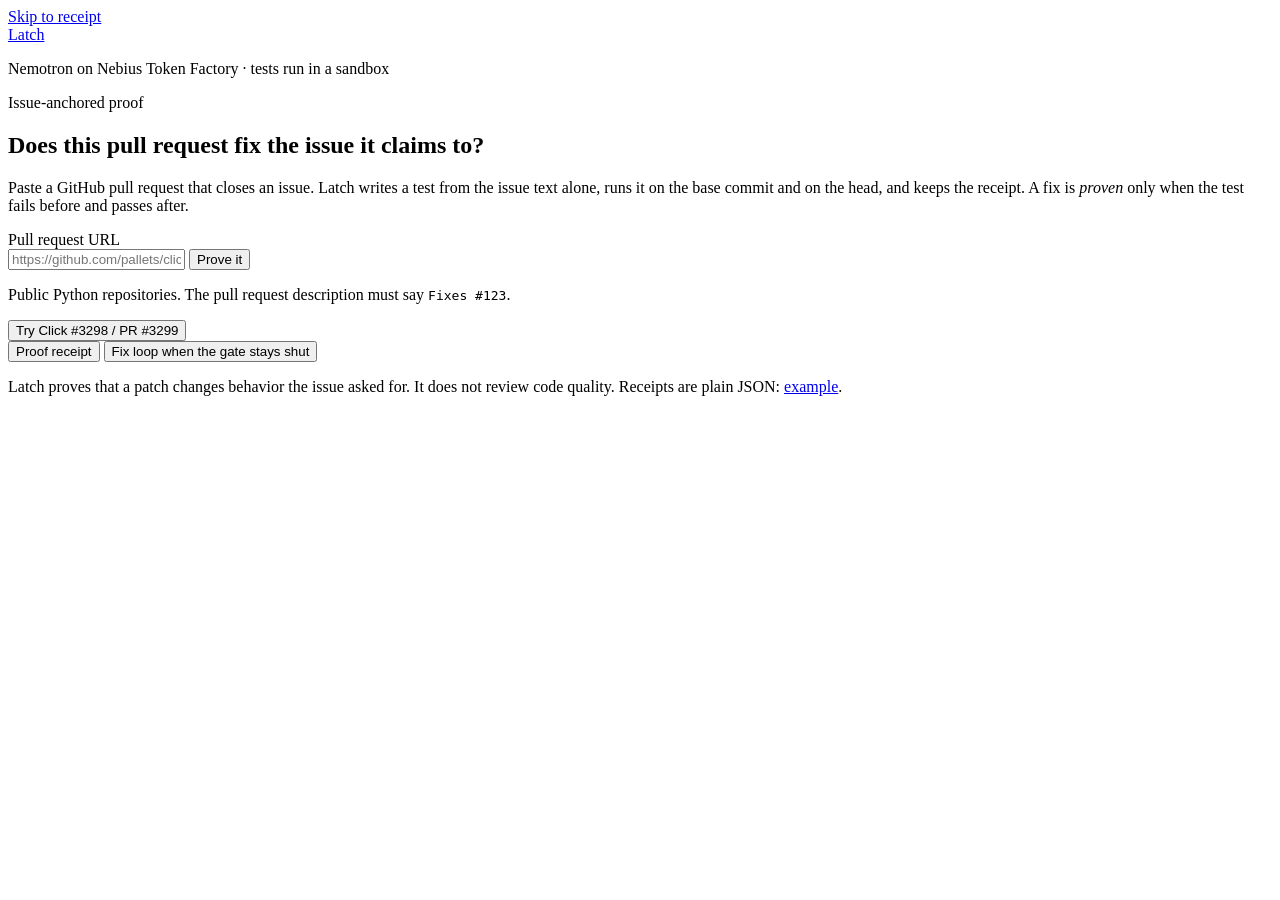
==== latch/web/static/index.html @ 4f1e87be "web: service, HTTP app, frontend and tests" ====
<!DOCTYPE html>
<html lang="en">
<head>
<meta charset="utf-8">
<meta name="viewport" content="width=device-width, initial-scale=1">
<title>Latch · issue-anchored proof for pull requests</title>
<meta name="description" content="Paste a GitHub pull request. Latch writes a test from the linked issue, shows it failing on the base commit and passing on the head, and gives you a receipt.">
<meta name="color-scheme" content="light">
<link rel="icon" href="data:,">
<link rel="preconnect" href="https://fonts.googleapis.com">
<link rel="preconnect" href="https://fonts.gstatic.com" crossorigin>
<link rel="stylesheet" href="https://fonts.googleapis.com/css2?family=Space+Grotesk:wght@500;600&family=Source+Sans+3:wght@400;600&family=JetBrains+Mono:wght@400;500&display=swap">
<link rel="stylesheet" href="/static/app.css">
</head>
<body>
<a class="skip" href="#receipt">Skip to receipt</a>
<header class="bar">
  <a class="mark" href="/" aria-label="Latch home">Latch</a>
  <p class="bar-note">Nemotron on Nebius Token Factory · tests run in a sandbox</p>
</header>

<main>
  <section class="intro" aria-labelledby="title">
    <p class="eyebrow">Issue-anchored proof</p>
    <h1 id="title">Does this pull request fix the issue it claims to?</h1>
    <p class="lede">Paste a GitHub pull request that closes an issue. Latch writes a test from the issue text alone, runs it on the base commit and on the head, and keeps the receipt. A fix is <em>proven</em> only when the test fails before and passes after.</p>

    <form id="form" class="form" novalidate>
      <label for="url" class="label">Pull request URL</label>
      <div class="row">
        <input id="url" name="url" type="url" inputmode="url" autocomplete="off" spellcheck="false" placeholder="https://github.com/pallets/click/pull/3299" aria-describedby="hint url-error">
        <button id="run" type="submit" class="btn primary">Prove it</button>
      </div>
      <p id="hint" class="hint">Public Python repositories. The pull request description must say <code>Fixes #123</code>.</p>
      <p id="url-error" class="field-error" role="alert" hidden></p>
      <div class="examples">
        <button type="button" id="example" class="btn ghost">Try Click #3298 / PR #3299</button>
        <span id="live-note" class="hint" hidden></span>
      </div>
    </form>
  </section>

  <div class="tabs" role="tablist" aria-label="Views">
    <button type="button" role="tab" id="tab-proof" class="tab" aria-selected="true" aria-controls="panel-proof">Proof receipt</button>
    <button type="button" role="tab" id="tab-loop" class="tab" aria-selected="false" aria-controls="panel-loop" tabindex="-1">Fix loop <span class="tab-sub">when the gate stays shut</span></button>
  </div>

  <div id="panel-proof" role="tabpanel" aria-labelledby="tab-proof">
  <section id="progress" class="progress" aria-labelledby="progress-title" hidden>
    <h2 id="progress-title" class="section-title">Running live</h2>
    <ol id="stepper" class="stepper"></ol>
    <p id="detail" class="detail" role="status" aria-live="polite"></p>
  </section>

  <div id="notice" class="notice" role="status" aria-live="polite" hidden></div>
  <div id="error" class="error-card" role="alert" hidden></div>

  <section id="receipt" class="receipt" aria-live="polite" tabindex="-1"></section>
  </div>

  <section id="panel-loop" class="loop" role="tabpanel" aria-labelledby="tab-loop" hidden>
    <h2 class="section-title">What happens when the gate stays shut</h2>
    <p class="lede">If the proof test still fails on an agent's fix, a Nemotron coding agent rewrites the code and the harness runs everything again. The model never decides: the gate opens only when the frozen proof test is green and the repository's own suite stays green.</p>
    <div class="loop-bar">
      <span id="loop-gate" class="gate-pill" data-state="idle">Gate: waiting</span>
      <span id="loop-tag" class="tag">Recorded run</span>
      <span class="spacer"></span>
      <button type="button" id="loop-replay" class="btn ghost small">Replay</button>
      <button type="button" id="loop-all" class="btn ghost small">Show all</button>
      <button type="button" id="loop-live" class="btn primary small" hidden>Run live</button>
    </div>
    <p id="loop-note" class="hint loop-note"></p>
    <div id="loop-error" class="error-card" role="alert" hidden></div>
    <ol id="loop-timeline" class="timeline" aria-live="polite"></ol>
  </section>
</main>

<footer class="foot">
  <p>Latch proves that a patch changes behavior the issue asked for. It does not review code quality. Receipts are plain JSON: <a href="/api/example">example</a>.</p>
</footer>

<script id="boot" type="application/json">__LATCH_BOOT__</script>
<script src="/static/app.js"></script>
<script src="/static/loop.js"></script>
</body>
</html>
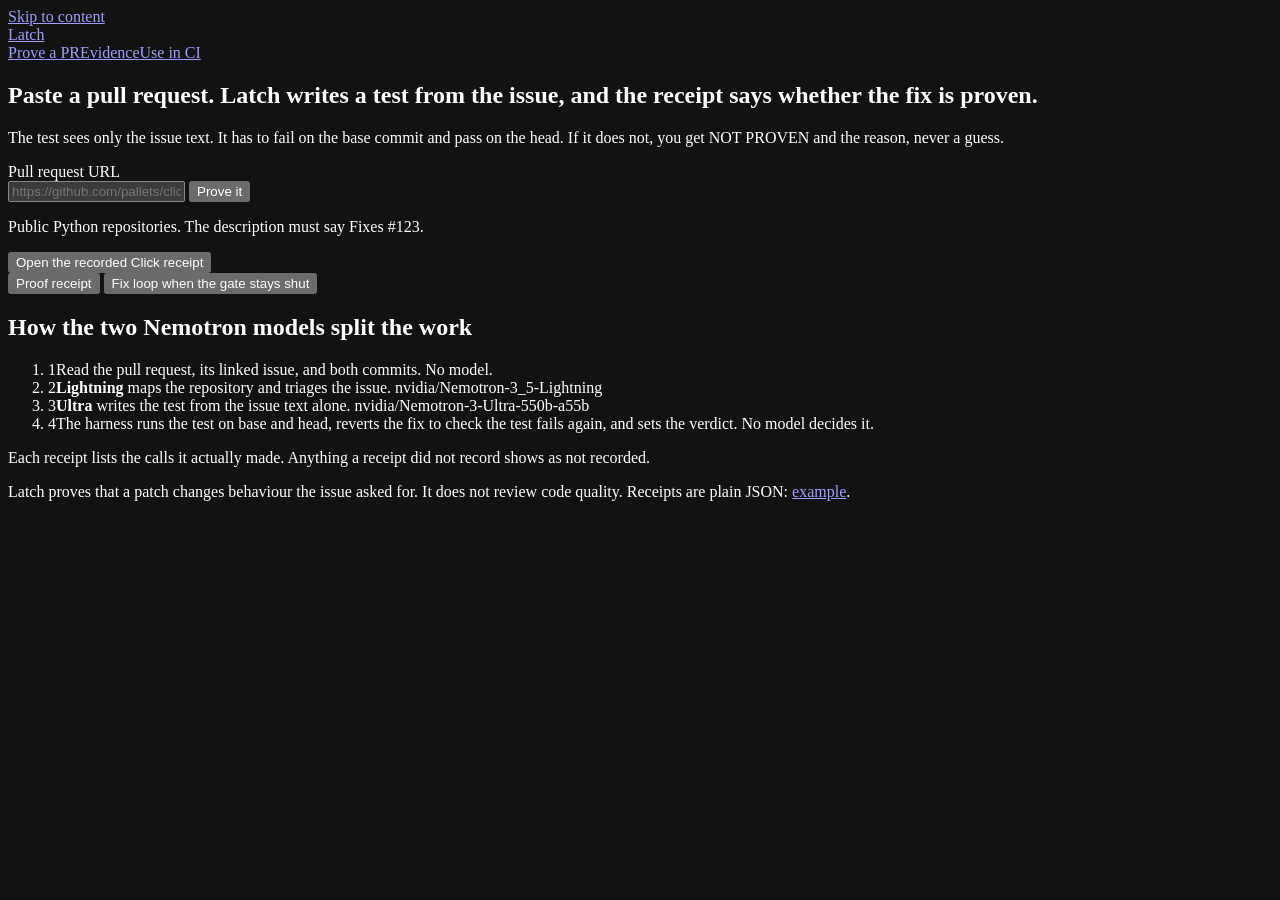
==== commit 38c0ee91: "web: evidence-ledger redesign (dark graphite tokens, verdict hero, side-by-side pair, step ledger, p" ====
--- a/latch/web/static/index.html
+++ b/latch/web/static/index.html
@@ -3,27 +3,30 @@
 <head>
 <meta charset="utf-8">
 <meta name="viewport" content="width=device-width, initial-scale=1">
-<title>Latch · issue-anchored proof for pull requests</title>
-<meta name="description" content="Paste a GitHub pull request. Latch writes a test from the linked issue, shows it failing on the base commit and passing on the head, and gives you a receipt.">
-<meta name="color-scheme" content="light">
+<title>Latch · did this pull request fix the issue?</title>
+<meta name="description" content="Paste a GitHub pull request. Latch writes a test from the linked issue, shows it failing on the base commit and passing on the head, and gives you a receipt you can link to.">
+<meta name="color-scheme" content="dark">
 <link rel="icon" href="data:,">
 <link rel="preconnect" href="https://fonts.googleapis.com">
 <link rel="preconnect" href="https://fonts.gstatic.com" crossorigin>
 <link rel="stylesheet" href="https://fonts.googleapis.com/css2?family=Space+Grotesk:wght@500;600&family=Source+Sans+3:wght@400;600&family=JetBrains+Mono:wght@400;500&display=swap">
+<link rel="stylesheet" href="/static/tokens.css">
 <link rel="stylesheet" href="/static/app.css">
+<link rel="stylesheet" href="/static/loop.css">
 </head>
 <body>
-<a class="skip" href="#receipt">Skip to receipt</a>
-<header class="bar">
-  <a class="mark" href="/" aria-label="Latch home">Latch</a>
-  <p class="bar-note">Nemotron on Nebius Token Factory · tests run in a sandbox</p>
-</header>
+<a class="skip" href="#main">Skip to content</a>
+<header class="bar"><div class="bar-in">
+  <a class="mark" href="/">Latch</a>
+  <nav class="nav" aria-label="Pages">
+    <a href="/" aria-current="page">Prove a PR</a><a href="/eval">Evidence</a><a href="/ship">Use in CI</a>
+  </nav>
+</div></header>
 
-<main>
+<main id="main" class="page">
   <section class="intro" aria-labelledby="title">
-    <p class="eyebrow">Issue-anchored proof</p>
-    <h1 id="title">Does this pull request fix the issue it claims to?</h1>
-    <p class="lede">Paste a GitHub pull request that closes an issue. Latch writes a test from the issue text alone, runs it on the base commit and on the head, and keeps the receipt. A fix is <em>proven</em> only when the test fails before and passes after.</p>
+    <h1 id="title">Paste a pull request. Latch writes a test from the issue, and the receipt says whether the fix is proven.</h1>
+    <p class="lede">The test sees only the issue text. It has to fail on the base commit and pass on the head. If it does not, you get NOT PROVEN and the reason, never a guess.</p>
 
     <form id="form" class="form" novalidate>
       <label for="url" class="label">Pull request URL</label>
@@ -31,13 +34,13 @@
         <input id="url" name="url" type="url" inputmode="url" autocomplete="off" spellcheck="false" placeholder="https://github.com/pallets/click/pull/3299" aria-describedby="hint url-error">
         <button id="run" type="submit" class="btn primary">Prove it</button>
       </div>
-      <p id="hint" class="hint">Public Python repositories. The pull request description must say <code>Fixes #123</code>.</p>
+      <p id="hint" class="hint">Public Python repositories. The description must say Fixes #123.</p>
       <p id="url-error" class="field-error" role="alert" hidden></p>
       <div class="examples">
-        <button type="button" id="example" class="btn ghost">Try Click #3298 / PR #3299</button>
-        <span id="live-note" class="hint" hidden></span>
+        <button type="button" id="example" class="btn ghost">Open the recorded Click receipt</button>
       </div>
     </form>
+    <p id="live-note" class="pause" role="status" hidden></p>
   </section>
 
   <div class="tabs" role="tablist" aria-label="Views">
@@ -45,20 +48,37 @@
     <button type="button" role="tab" id="tab-loop" class="tab" aria-selected="false" aria-controls="panel-loop" tabindex="-1">Fix loop <span class="tab-sub">when the gate stays shut</span></button>
   </div>
 
-  <div id="panel-proof" role="tabpanel" aria-labelledby="tab-proof">
-  <section id="progress" class="progress" aria-labelledby="progress-title" hidden>
-    <h2 id="progress-title" class="section-title">Running live</h2>
-    <ol id="stepper" class="stepper"></ol>
-    <p id="detail" class="detail" role="status" aria-live="polite"></p>
-  </section>
+  <div id="panel-proof" role="tabpanel" aria-labelledby="tab-proof" class="page-panel">
+    <section id="progress" class="section" aria-labelledby="progress-title" hidden>
+      <h2 id="progress-title" class="section-title">Running live</h2>
+      <ol id="stepper" class="steps"></ol>
+      <p id="detail" class="detail" role="status" aria-live="polite"></p>
+    </section>
 
-  <div id="notice" class="notice" role="status" aria-live="polite" hidden></div>
-  <div id="error" class="error-card" role="alert" hidden></div>
+    <div id="notice" class="notice" role="status" aria-live="polite" hidden></div>
+    <div id="error" class="error-card" role="alert" hidden></div>
 
-  <section id="receipt" class="receipt" aria-live="polite" tabindex="-1"></section>
+    <section id="receipt" class="receipt" aria-live="polite" tabindex="-1"></section>
+
+    <section id="recent" class="section" aria-labelledby="recent-title" hidden>
+      <h2 id="recent-title" class="section-title">Recent proofs</h2>
+      <p class="hint">Only receipts saved on this server. Nothing here is a sample.</p>
+      <ol id="recent-list" class="recent"></ol>
+    </section>
+
+    <section class="section" aria-labelledby="how-title">
+      <h2 id="how-title" class="section-title">How the two Nemotron models split the work</h2>
+      <ol class="how">
+        <li><span class="n">1</span><span>Read the pull request, its linked issue, and both commits. No model.</span></li>
+        <li><span class="n">2</span><span><b>Lightning</b> maps the repository and triages the issue. <span class="mono">nvidia/Nemotron-3_5-Lightning</span></span></li>
+        <li><span class="n">3</span><span><b>Ultra</b> writes the test from the issue text alone. <span class="mono">nvidia/Nemotron-3-Ultra-550b-a55b</span></span></li>
+        <li><span class="n">4</span><span>The harness runs the test on base and head, reverts the fix to check the test fails again, and sets the verdict. No model decides it.</span></li>
+      </ol>
+      <p class="hint">Each receipt lists the calls it actually made. Anything a receipt did not record shows as not recorded.</p>
+    </section>
   </div>
 
-  <section id="panel-loop" class="loop" role="tabpanel" aria-labelledby="tab-loop" hidden>
+  <section id="panel-loop" class="section" role="tabpanel" aria-labelledby="tab-loop" hidden>
     <h2 class="section-title">What happens when the gate stays shut</h2>
     <p class="lede">If the proof test still fails on an agent's fix, a Nemotron coding agent rewrites the code and the harness runs everything again. The model never decides: the gate opens only when the frozen proof test is green and the repository's own suite stays green.</p>
     <div class="loop-bar">
@@ -69,15 +89,15 @@
       <button type="button" id="loop-all" class="btn ghost small">Show all</button>
       <button type="button" id="loop-live" class="btn primary small" hidden>Run live</button>
     </div>
-    <p id="loop-note" class="hint loop-note"></p>
+    <p id="loop-note" class="hint"></p>
     <div id="loop-error" class="error-card" role="alert" hidden></div>
     <ol id="loop-timeline" class="timeline" aria-live="polite"></ol>
   </section>
 </main>
 
-<footer class="foot">
-  <p>Latch proves that a patch changes behavior the issue asked for. It does not review code quality. Receipts are plain JSON: <a href="/api/example">example</a>.</p>
-</footer>
+<footer class="foot"><div class="foot-in">
+  <p>Latch proves that a patch changes behaviour the issue asked for. It does not review code quality. Receipts are plain JSON: <a href="/api/example">example</a>.</p>
+</div></footer>
 
 <script id="boot" type="application/json">__LATCH_BOOT__</script>
 <script src="/static/app.js"></script>
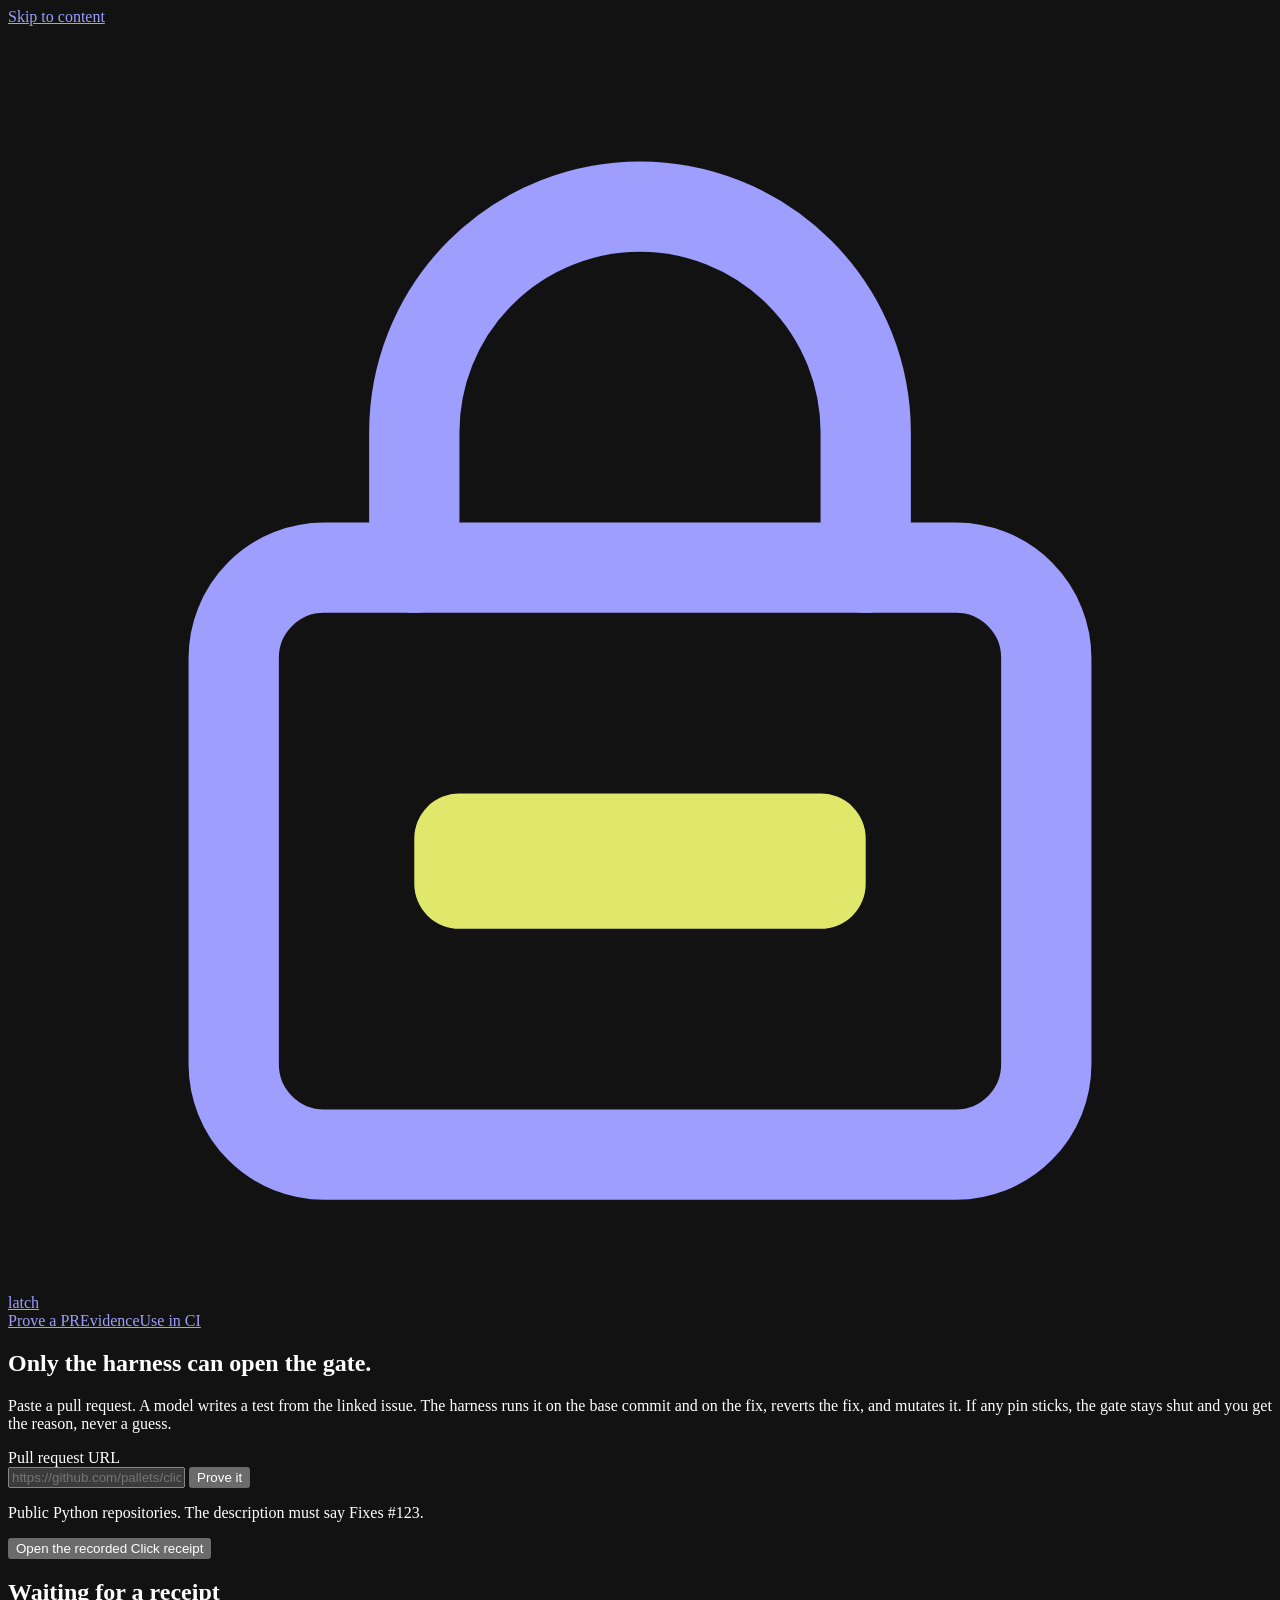
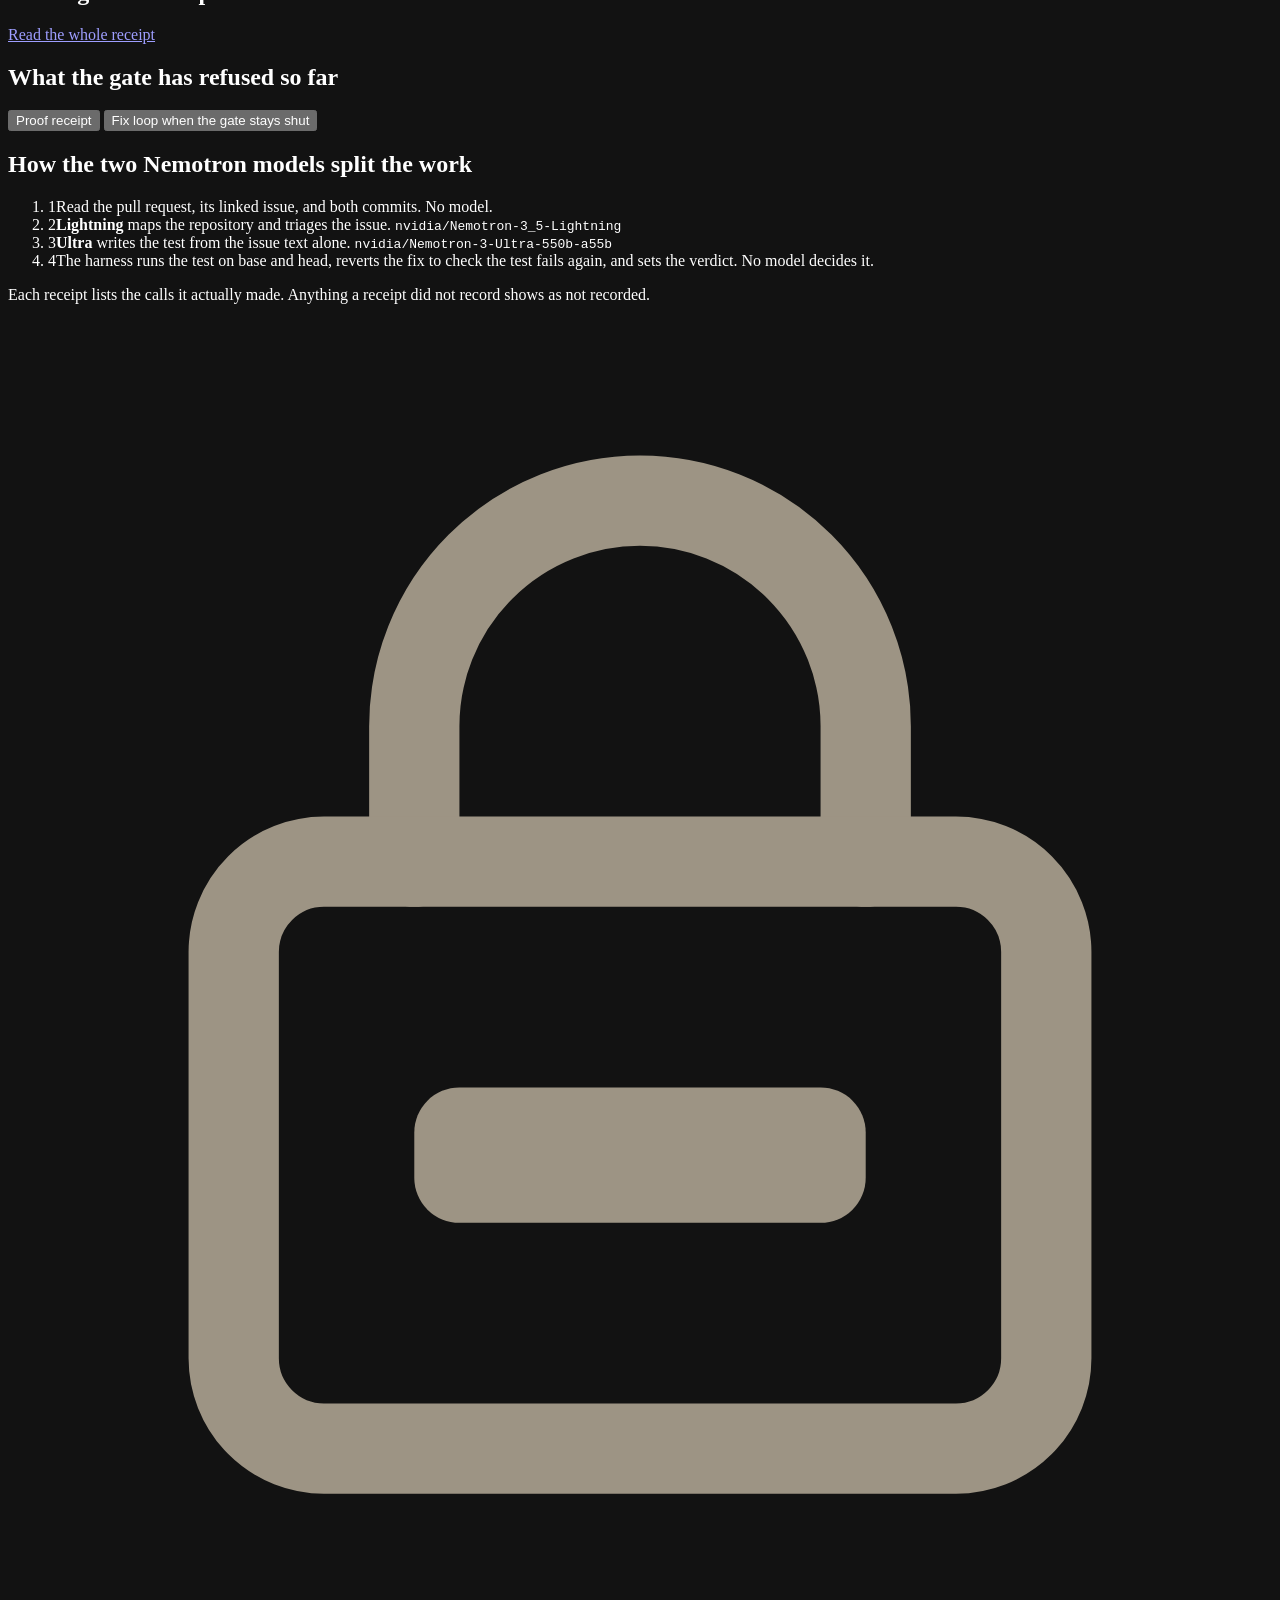
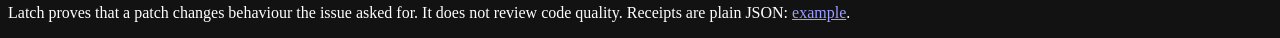
==== commit 729cd313: "Web redesign on a Warp-derived system: warm charcoal, citron accent, Mona Sans + Azeret Mono self-ho" ====
--- a/latch/web/static/index.html
+++ b/latch/web/static/index.html
@@ -7,9 +7,8 @@
 <meta name="description" content="Paste a GitHub pull request. Latch writes a test from the linked issue, shows it failing on the base commit and passing on the head, and gives you a receipt you can link to.">
 <meta name="color-scheme" content="dark">
 <link rel="icon" href="data:,">
-<link rel="preconnect" href="https://fonts.googleapis.com">
-<link rel="preconnect" href="https://fonts.gstatic.com" crossorigin>
-<link rel="stylesheet" href="https://fonts.googleapis.com/css2?family=Space+Grotesk:wght@500;600&family=Source+Sans+3:wght@400;600&family=JetBrains+Mono:wght@400;500&display=swap">
+<link rel="preload" href="/static/fonts/mona-sans-latin.woff2" as="font" type="font/woff2" crossorigin>
+<link rel="preload" href="/static/fonts/azeret-mono-latin.woff2" as="font" type="font/woff2" crossorigin>
 <link rel="stylesheet" href="/static/tokens.css">
 <link rel="stylesheet" href="/static/app.css">
 <link rel="stylesheet" href="/static/loop.css">
@@ -17,30 +16,43 @@
 <body>
 <a class="skip" href="#main">Skip to content</a>
 <header class="bar"><div class="bar-in">
-  <a class="mark" href="/">Latch</a>
+  <a class="mark" href="/"><svg viewBox="0 0 28 28" fill="none" aria-hidden="true"><path d="M9 12V9a5 5 0 0 1 10 0v3" stroke="currentColor" stroke-width="2" stroke-linecap="round"/><rect x="5" y="12" width="18" height="13" rx="2" stroke="currentColor" stroke-width="2"/><rect x="9" y="17" width="10" height="3" rx="1" fill="#dfe86a"/></svg>latch</a>
   <nav class="nav" aria-label="Pages">
     <a href="/" aria-current="page">Prove a PR</a><a href="/eval">Evidence</a><a href="/ship">Use in CI</a>
   </nav>
 </div></header>
 
 <main id="main" class="page">
-  <section class="intro" aria-labelledby="title">
-    <h1 id="title">Paste a pull request. Latch writes a test from the issue, and the receipt says whether the fix is proven.</h1>
-    <p class="lede">The test sees only the issue text. It has to fail on the base commit and pass on the head. If it does not, you get NOT PROVEN and the reason, never a guess.</p>
+  <section class="hero" aria-labelledby="title">
+    <h1 id="title">Only the harness can open the gate.</h1>
+    <div class="hero-copy">
+      <p class="lede">Paste a pull request. A model writes a test from the linked issue. The harness runs it on the base commit and on the fix, reverts the fix, and mutates it. If any pin sticks, the gate stays shut and you get the reason, never a guess.</p>
+      <form id="form" class="form" novalidate>
+        <label for="url" class="label">Pull request URL</label>
+        <div class="row">
+          <input id="url" name="url" type="url" inputmode="url" autocomplete="off" spellcheck="false" placeholder="https://github.com/pallets/click/pull/3299" aria-describedby="hint url-error">
+          <button id="run" type="submit" class="btn primary">Prove it</button>
+        </div>
+        <p id="hint" class="hint">Public Python repositories. The description must say Fixes #123.</p>
+        <p id="url-error" class="field-error" role="alert" hidden></p>
+        <div class="examples">
+          <button type="button" id="example" class="btn ghost">Open the recorded Click receipt</button>
+        </div>
+      </form>
+      <p id="live-note" class="pause" role="status" hidden></p>
+    </div>
+    <aside class="hero-gate" data-ui aria-labelledby="hero-gate-title">
+      <div class="hero-gate-head">
+        <h2 id="hero-gate-title" class="num">Waiting for a receipt</h2>
+        <span id="hero-source" class="tag" hidden></span>
+      </div>
+      <div id="hero-gate"></div>
+      <p class="hero-gate-foot"><span id="hero-verdict"></span><a href="#receipt">Read the whole receipt</a></p>
+    </aside>
+  </section>
 
-    <form id="form" class="form" novalidate>
-      <label for="url" class="label">Pull request URL</label>
-      <div class="row">
-        <input id="url" name="url" type="url" inputmode="url" autocomplete="off" spellcheck="false" placeholder="https://github.com/pallets/click/pull/3299" aria-describedby="hint url-error">
-        <button id="run" type="submit" class="btn primary">Prove it</button>
-      </div>
-      <p id="hint" class="hint">Public Python repositories. The description must say Fixes #123.</p>
-      <p id="url-error" class="field-error" role="alert" hidden></p>
-      <div class="examples">
-        <button type="button" id="example" class="btn ghost">Open the recorded Click receipt</button>
-      </div>
-    </form>
-    <p id="live-note" class="pause" role="status" hidden></p>
+  <section id="score" class="score" aria-labelledby="score-title">
+    <h2 id="score-title" class="section-title">What the gate has refused so far</h2>
   </section>
 
   <div class="tabs" role="tablist" aria-label="Views">
@@ -70,8 +82,8 @@
       <h2 id="how-title" class="section-title">How the two Nemotron models split the work</h2>
       <ol class="how">
         <li><span class="n">1</span><span>Read the pull request, its linked issue, and both commits. No model.</span></li>
-        <li><span class="n">2</span><span><b>Lightning</b> maps the repository and triages the issue. <span class="mono">nvidia/Nemotron-3_5-Lightning</span></span></li>
-        <li><span class="n">3</span><span><b>Ultra</b> writes the test from the issue text alone. <span class="mono">nvidia/Nemotron-3-Ultra-550b-a55b</span></span></li>
+        <li><span class="n">2</span><span><b>Lightning</b> maps the repository and triages the issue. <code>nvidia/Nemotron-3_5-Lightning</code></span></li>
+        <li><span class="n">3</span><span><b>Ultra</b> writes the test from the issue text alone. <code>nvidia/Nemotron-3-Ultra-550b-a55b</code></span></li>
         <li><span class="n">4</span><span>The harness runs the test on base and head, reverts the fix to check the test fails again, and sets the verdict. No model decides it.</span></li>
       </ol>
       <p class="hint">Each receipt lists the calls it actually made. Anything a receipt did not record shows as not recorded.</p>
@@ -96,10 +108,13 @@
 </main>
 
 <footer class="foot"><div class="foot-in">
+  <svg class="foot-mark" viewBox="0 0 28 28" fill="none" aria-hidden="true"><path d="M9 12V9a5 5 0 0 1 10 0v3" stroke="#9d9484" stroke-width="2" stroke-linecap="round"/><rect x="5" y="12" width="18" height="13" rx="2" stroke="#9d9484" stroke-width="2"/><rect x="9" y="17" width="10" height="3" rx="1" fill="#9d9484"/></svg>
   <p>Latch proves that a patch changes behaviour the issue asked for. It does not review code quality. Receipts are plain JSON: <a href="/api/example">example</a>.</p>
 </div></footer>
 
 <script id="boot" type="application/json">__LATCH_BOOT__</script>
+<script src="/static/verdict.js"></script>
+<script src="/static/gate.js"></script>
 <script src="/static/app.js"></script>
 <script src="/static/loop.js"></script>
 </body>
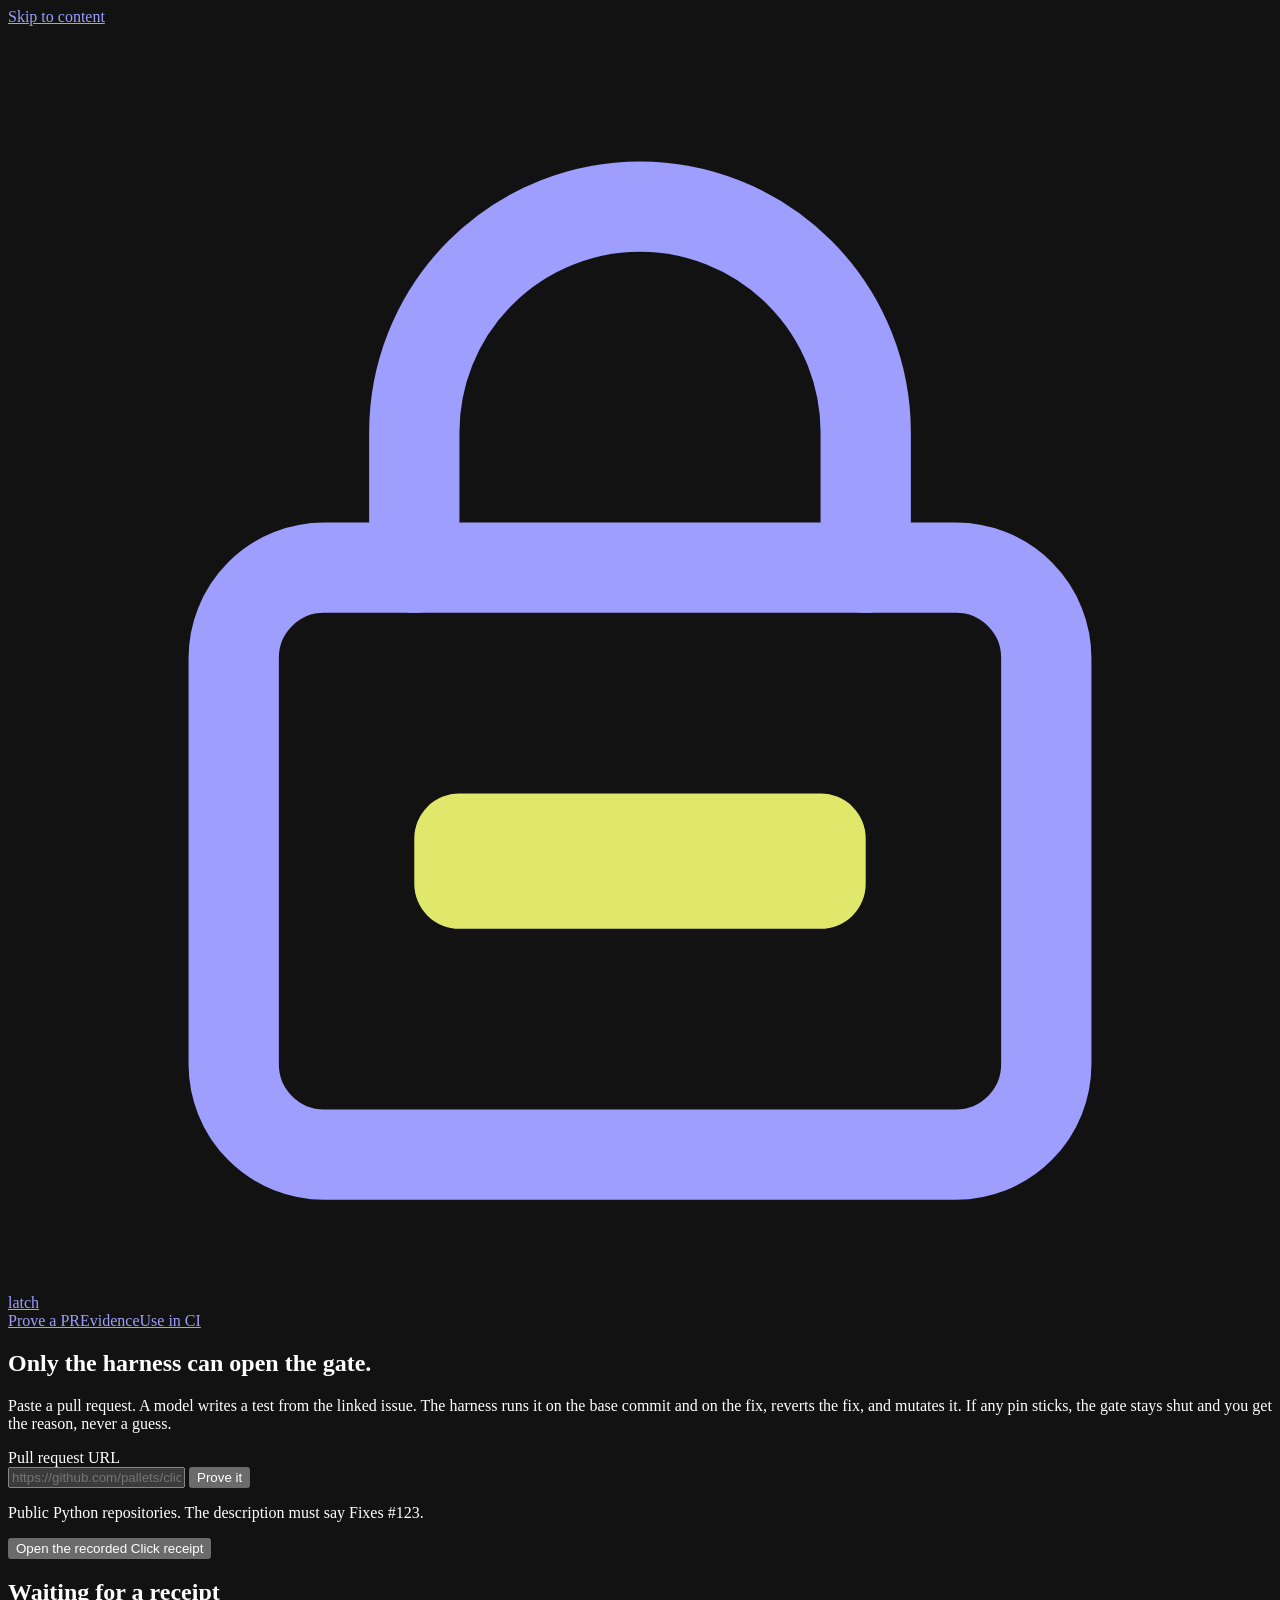
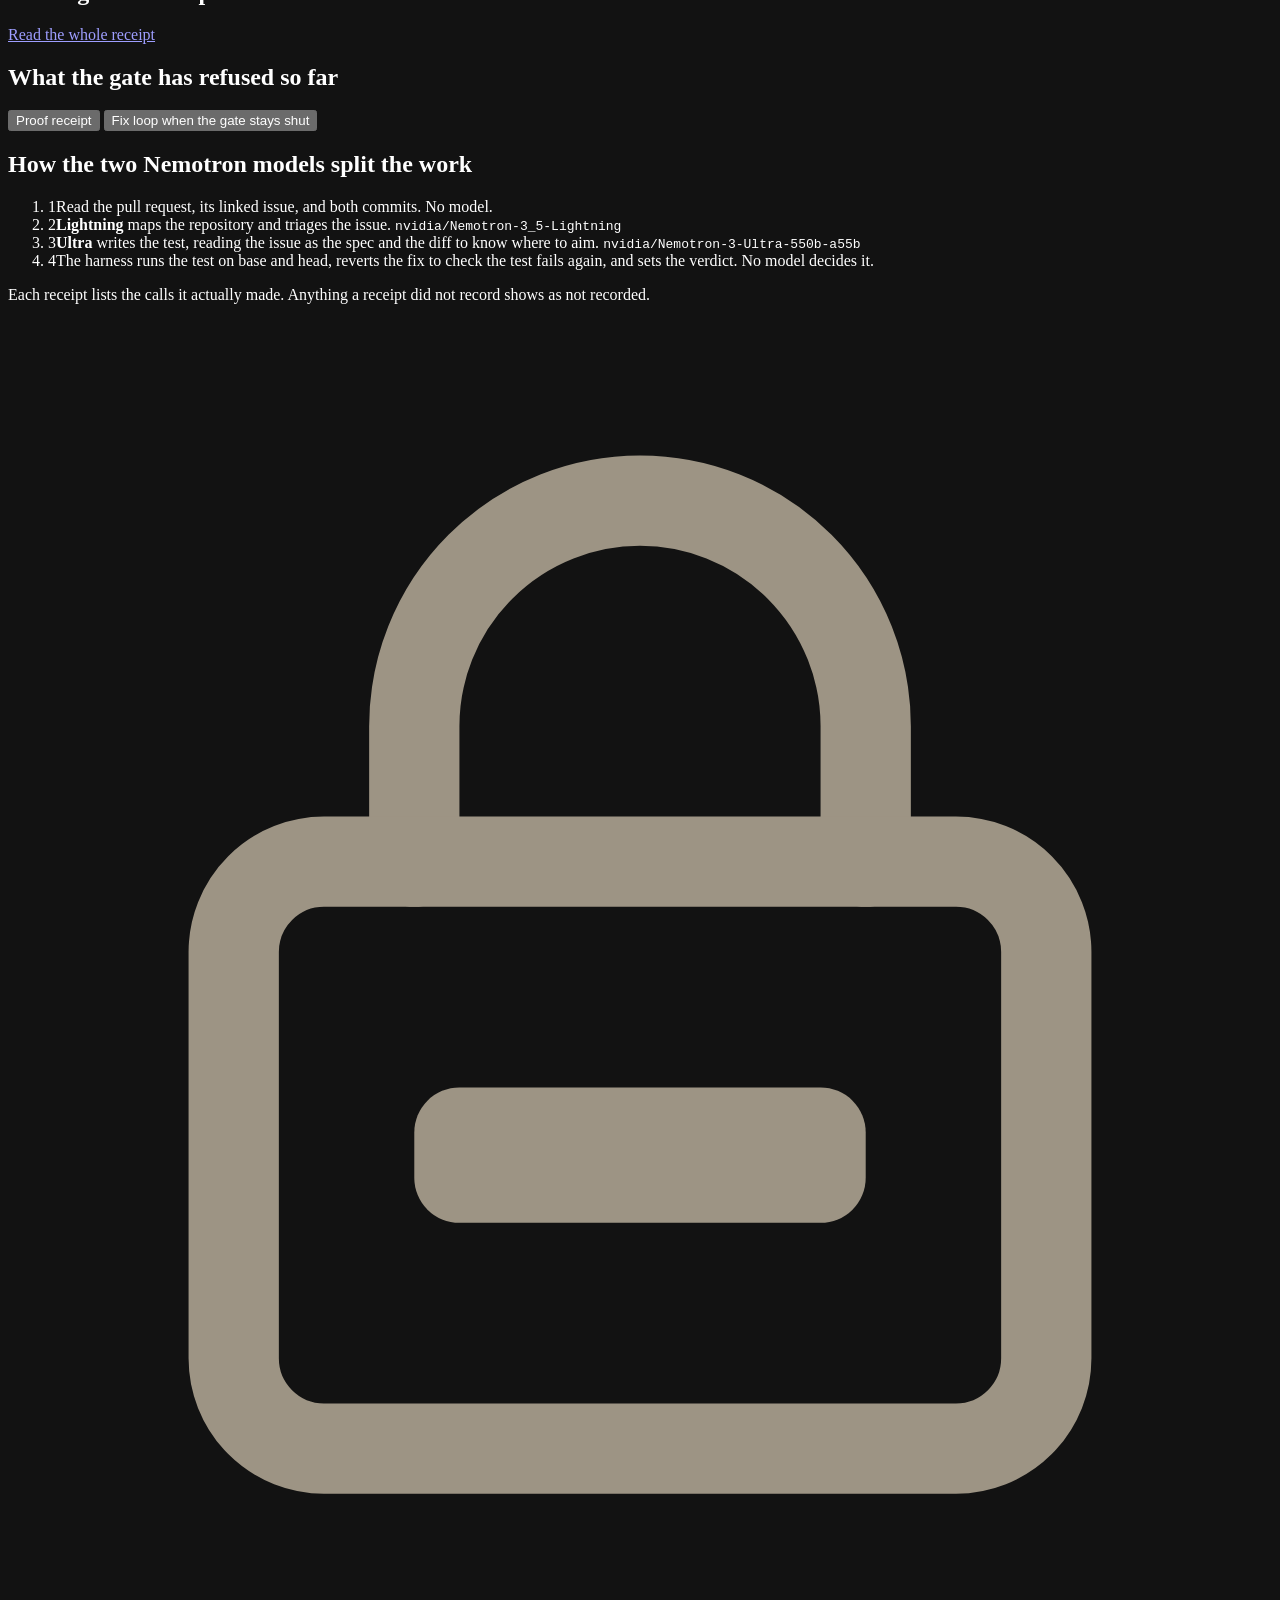
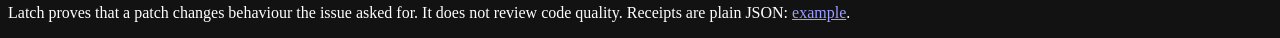
==== commit 80b25db4: "Hosted copy states Ultra reads issue and diff; A/B dataset label skips empty parts; untrack internal" ====
--- a/latch/web/static/index.html
+++ b/latch/web/static/index.html
@@ -83,7 +83,7 @@
       <ol class="how">
         <li><span class="n">1</span><span>Read the pull request, its linked issue, and both commits. No model.</span></li>
         <li><span class="n">2</span><span><b>Lightning</b> maps the repository and triages the issue. <code>nvidia/Nemotron-3_5-Lightning</code></span></li>
-        <li><span class="n">3</span><span><b>Ultra</b> writes the test from the issue text alone. <code>nvidia/Nemotron-3-Ultra-550b-a55b</code></span></li>
+        <li><span class="n">3</span><span><b>Ultra</b> writes the test, reading the issue as the spec and the diff to know where to aim. <code>nvidia/Nemotron-3-Ultra-550b-a55b</code></span></li>
         <li><span class="n">4</span><span>The harness runs the test on base and head, reverts the fix to check the test fails again, and sets the verdict. No model decides it.</span></li>
       </ol>
       <p class="hint">Each receipt lists the calls it actually made. Anything a receipt did not record shows as not recorded.</p>
